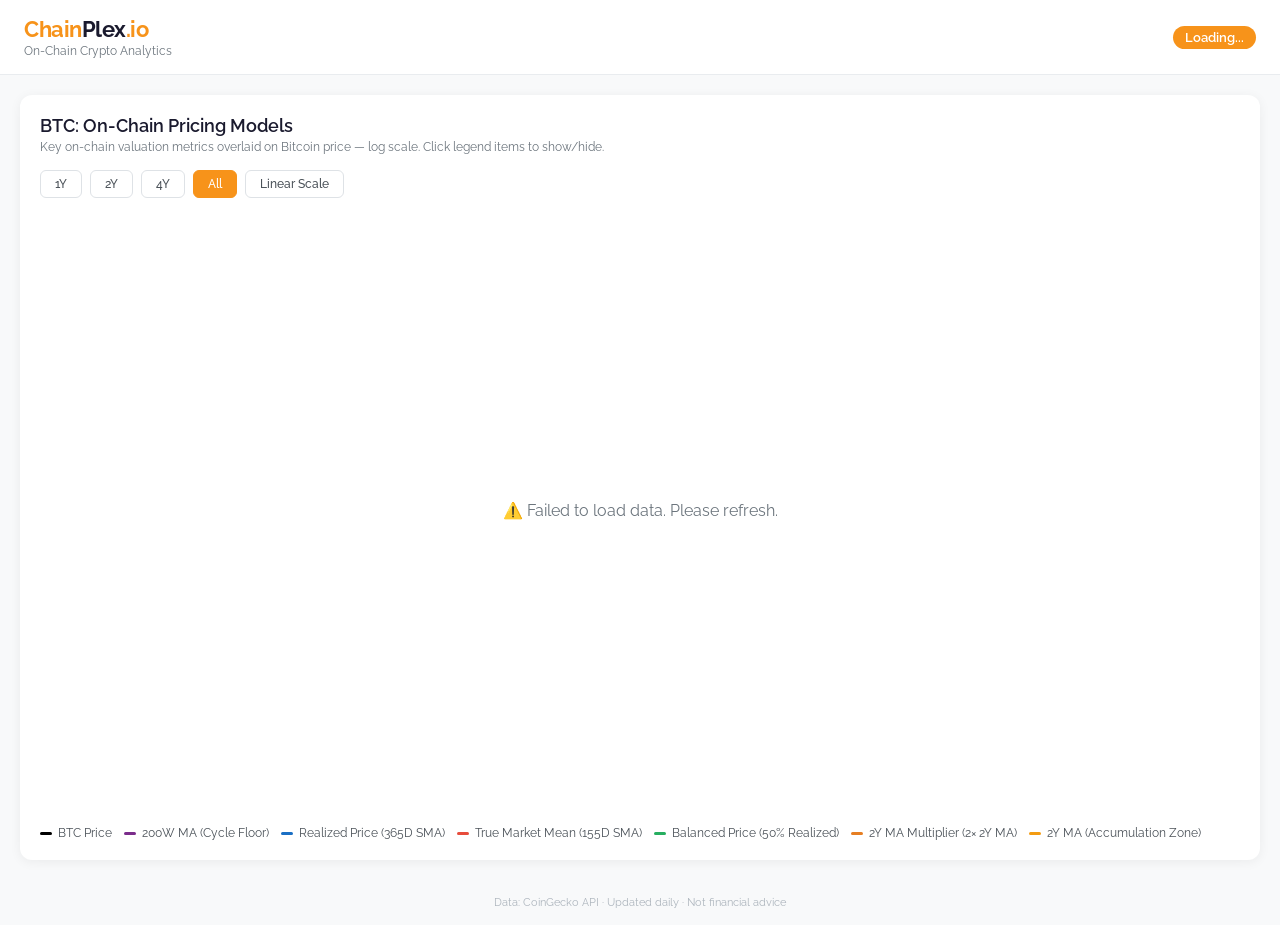
==== index.html @ e7dec4ee "Add BTC on-chain pricing dashboard" ====
<!DOCTYPE html>
<html lang="en">
<head>
  <meta charset="UTF-8">
  <meta name="viewport" content="width=device-width, initial-scale=1.0">
  <title>BTC: On-Chain Pricing Models | ChainPlex</title>
  <link href="https://fonts.googleapis.com/css2?family=Raleway:wght@300;400;500;600;700&display=swap" rel="stylesheet">
  <script src="https://cdn.plot.ly/plotly-2.27.0.min.js"></script>
  <style>
    * { margin: 0; padding: 0; box-sizing: border-box; }
    body {
      font-family: 'Raleway', sans-serif;
      background: #f8f9fa;
      color: #1a1a2e;
    }
    .header {
      background: white;
      border-bottom: 1px solid #e9ecef;
      padding: 16px 24px;
      display: flex;
      align-items: center;
      justify-content: space-between;
    }
    .logo {
      font-size: 22px;
      font-weight: 700;
      color: #f7931a;
      letter-spacing: -0.5px;
    }
    .logo span { color: #1a1a2e; }
    .subtitle {
      font-size: 12px;
      color: #6c757d;
      font-weight: 400;
      margin-top: 2px;
    }
    .chart-container {
      background: white;
      margin: 20px;
      border-radius: 12px;
      box-shadow: 0 2px 12px rgba(0,0,0,0.06);
      padding: 20px;
    }
    .chart-title {
      font-size: 18px;
      font-weight: 600;
      color: #1a1a2e;
      margin-bottom: 4px;
    }
    .chart-desc {
      font-size: 12px;
      color: #6c757d;
      margin-bottom: 16px;
    }
    #chart { width: 100%; height: 600px; }
    .loading {
      display: flex;
      align-items: center;
      justify-content: center;
      height: 600px;
      font-size: 16px;
      color: #6c757d;
    }
    .controls {
      display: flex;
      gap: 8px;
      margin-bottom: 12px;
      flex-wrap: wrap;
      align-items: center;
    }
    .btn {
      padding: 6px 14px;
      border: 1px solid #dee2e6;
      background: white;
      border-radius: 6px;
      font-size: 12px;
      font-family: 'Raleway', sans-serif;
      cursor: pointer;
      font-weight: 500;
      color: #495057;
      transition: all 0.2s;
    }
    .btn:hover, .btn.active {
      background: #f7931a;
      color: white;
      border-color: #f7931a;
    }
    .legend-info {
      margin-top: 16px;
      display: flex;
      flex-wrap: wrap;
      gap: 12px;
    }
    .legend-item {
      display: flex;
      align-items: center;
      gap: 6px;
      font-size: 12px;
      color: #495057;
    }
    .legend-dot {
      width: 12px;
      height: 3px;
      border-radius: 2px;
    }
    .footer {
      text-align: center;
      padding: 16px;
      font-size: 11px;
      color: #adb5bd;
    }
    .price-badge {
      background: #f7931a;
      color: white;
      padding: 4px 12px;
      border-radius: 20px;
      font-size: 13px;
      font-weight: 600;
    }
  </style>
</head>
<body>

<div class="header">
  <div>
    <div class="logo">Chain<span>Plex</span>.io</div>
    <div class="subtitle">On-Chain Crypto Analytics</div>
  </div>
  <div id="currentPrice" class="price-badge">Loading...</div>
</div>

<div class="chart-container">
  <div class="chart-title">BTC: On-Chain Pricing Models</div>
  <div class="chart-desc">Key on-chain valuation metrics overlaid on Bitcoin price — log scale. Click legend items to show/hide.</div>

  <div class="controls">
    <button class="btn" onclick="setRange('1y')">1Y</button>
    <button class="btn" onclick="setRange('2y')">2Y</button>
    <button class="btn" onclick="setRange('4y')">4Y</button>
    <button class="btn active" onclick="setRange('all')">All</button>
    <button class="btn" onclick="toggleScale()" id="scaleBtn">Linear Scale</button>
  </div>

  <div id="chart"><div class="loading">⛓ Loading on-chain data...</div></div>

  <div class="legend-info">
    <div class="legend-item"><div class="legend-dot" style="background:#000"></div> BTC Price</div>
    <div class="legend-item"><div class="legend-dot" style="background:#7b2d8b"></div> 200W MA (Cycle Floor)</div>
    <div class="legend-item"><div class="legend-dot" style="background:#1a6fc4"></div> Realized Price (365D SMA)</div>
    <div class="legend-item"><div class="legend-dot" style="background:#e74c3c"></div> True Market Mean (155D SMA)</div>
    <div class="legend-item"><div class="legend-dot" style="background:#27ae60"></div> Balanced Price (50% Realized)</div>
    <div class="legend-item"><div class="legend-dot" style="background:#e67e22"></div> 2Y MA Multiplier (2× 2Y MA)</div>
    <div class="legend-item"><div class="legend-dot" style="background:#f39c12"></div> 2Y MA (Accumulation Zone)</div>
  </div>
</div>

<div class="footer">
  Data: CoinGecko API · Updated daily · Not financial advice
</div>

<script>
let allDates = [];
let allPrices = [];
let isLogScale = true;
let chartData = [];

async function fetchBTCData() {
  try {
    // Fetch max historical data in chunks
    const url = 'https://api.coingecko.com/api/v3/coins/bitcoin/market_chart?vs_currency=usd&days=3650&interval=daily';
    const res = await fetch(url);
    const data = await res.json();

    if (!data.prices) throw new Error('No data');

    const prices = data.prices;
    allDates = prices.map(p => new Date(p[0]).toISOString().split('T')[0]);
    allPrices = prices.map(p => p[1]);

    // Update current price badge
    const latest = allPrices[allPrices.length - 1];
    document.getElementById('currentPrice').textContent = '$' + latest.toLocaleString('en-US', {maximumFractionDigits: 0});

    buildChart();
  } catch (e) {
    document.getElementById('chart').innerHTML = '<div class="loading">⚠️ Failed to load data. Please refresh.</div>';
    console.error(e);
  }
}

function sma(prices, period) {
  return prices.map((_, i) => {
    if (i < period - 1) return null;
    const slice = prices.slice(i - period + 1, i + 1);
    return slice.reduce((a, b) => a + b, 0) / period;
  });
}

function buildChart() {
  const prices = allPrices;
  const dates = allDates;

  // Calculate indicators
  const ma200w = sma(prices, 200 * 7); // 200-week = 1400 days (approx)
  const ma365  = sma(prices, 365);      // Realized Price proxy
  const ma155  = sma(prices, 155);      // True Market Mean
  const ma2y   = sma(prices, 730);      // 2-Year MA
  const ma2x   = ma2y.map(v => v ? v * 2 : null);  // 2Y MA Multiplier
  const balanced = ma365.map(v => v ? v * 0.5 : null); // Balanced Price

  chartData = [
    {
      x: dates, y: prices,
      name: 'BTC Price',
      line: { color: '#000000', width: 1.5 },
      mode: 'lines', type: 'scatter',
    },
    {
      x: dates, y: ma200w,
      name: '200W MA',
      line: { color: '#7b2d8b', width: 2, dash: 'solid' },
      mode: 'lines', type: 'scatter',
    },
    {
      x: dates, y: ma365,
      name: 'Realized Price (365D)',
      line: { color: '#1a6fc4', width: 2 },
      mode: 'lines', type: 'scatter',
    },
    {
      x: dates, y: ma155,
      name: 'True Market Mean (155D)',
      line: { color: '#e74c3c', width: 2 },
      mode: 'lines', type: 'scatter',
    },
    {
      x: dates, y: balanced,
      name: 'Balanced Price',
      line: { color: '#27ae60', width: 2 },
      mode: 'lines', type: 'scatter',
    },
    {
      x: dates, y: ma2x,
      name: '2Y MA Multiplier (2×)',
      line: { color: '#e67e22', width: 2 },
      mode: 'lines', type: 'scatter',
    },
    {
      x: dates, y: ma2y,
      name: '2Y MA Accumulation',
      line: { color: '#f39c12', width: 2, dash: 'dot' },
      mode: 'lines', type: 'scatter',
    },
  ];

  const layout = getLayout();
  Plotly.newPlot('chart', chartData, layout, { responsive: true, displayModeBar: true });
}

function getLayout(dateRange) {
  const layout = {
    yaxis: {
      type: isLogScale ? 'log' : 'linear',
      tickformat: isLogScale ? '' : '$,.0f',
      title: 'Price (USD)',
      gridcolor: '#f0f0f0',
      showgrid: true,
    },
    xaxis: {
      type: 'date',
      gridcolor: '#f0f0f0',
      showgrid: true,
    },
    plot_bgcolor: '#ffffff',
    paper_bgcolor: '#ffffff',
    legend: {
      orientation: 'h',
      y: -0.15,
      x: 0,
      font: { family: 'Raleway', size: 11 },
    },
    margin: { t: 20, r: 20, b: 80, l: 70 },
    hovermode: 'x unified',
    font: { family: 'Raleway' },
  };

  if (dateRange) {
    layout.xaxis.range = dateRange;
  }

  return layout;
}

function setRange(range) {
  document.querySelectorAll('.controls .btn').forEach(b => {
    if (['1y','2y','4y','all'].some(r => b.textContent.toLowerCase().includes(r.replace('y',' y') ) || b.onclick?.toString().includes(`'${r}'`))) {
      b.classList.remove('active');
    }
  });
  event.target.classList.add('active');

  const now = new Date();
  let start;
  if (range === '1y') start = new Date(now.getFullYear() - 1, now.getMonth(), now.getDate());
  else if (range === '2y') start = new Date(now.getFullYear() - 2, now.getMonth(), now.getDate());
  else if (range === '4y') start = new Date(now.getFullYear() - 4, now.getMonth(), now.getDate());
  else start = new Date('2010-01-01');

  Plotly.relayout('chart', {
    'xaxis.range': [start.toISOString().split('T')[0], new Date().toISOString().split('T')[0]]
  });
}

function toggleScale() {
  isLogScale = !isLogScale;
  document.getElementById('scaleBtn').textContent = isLogScale ? 'Linear Scale' : 'Log Scale';
  Plotly.relayout('chart', { 'yaxis.type': isLogScale ? 'log' : 'linear' });
}

// Load data on page start
fetchBTCData();
</script>

</body>
</html>
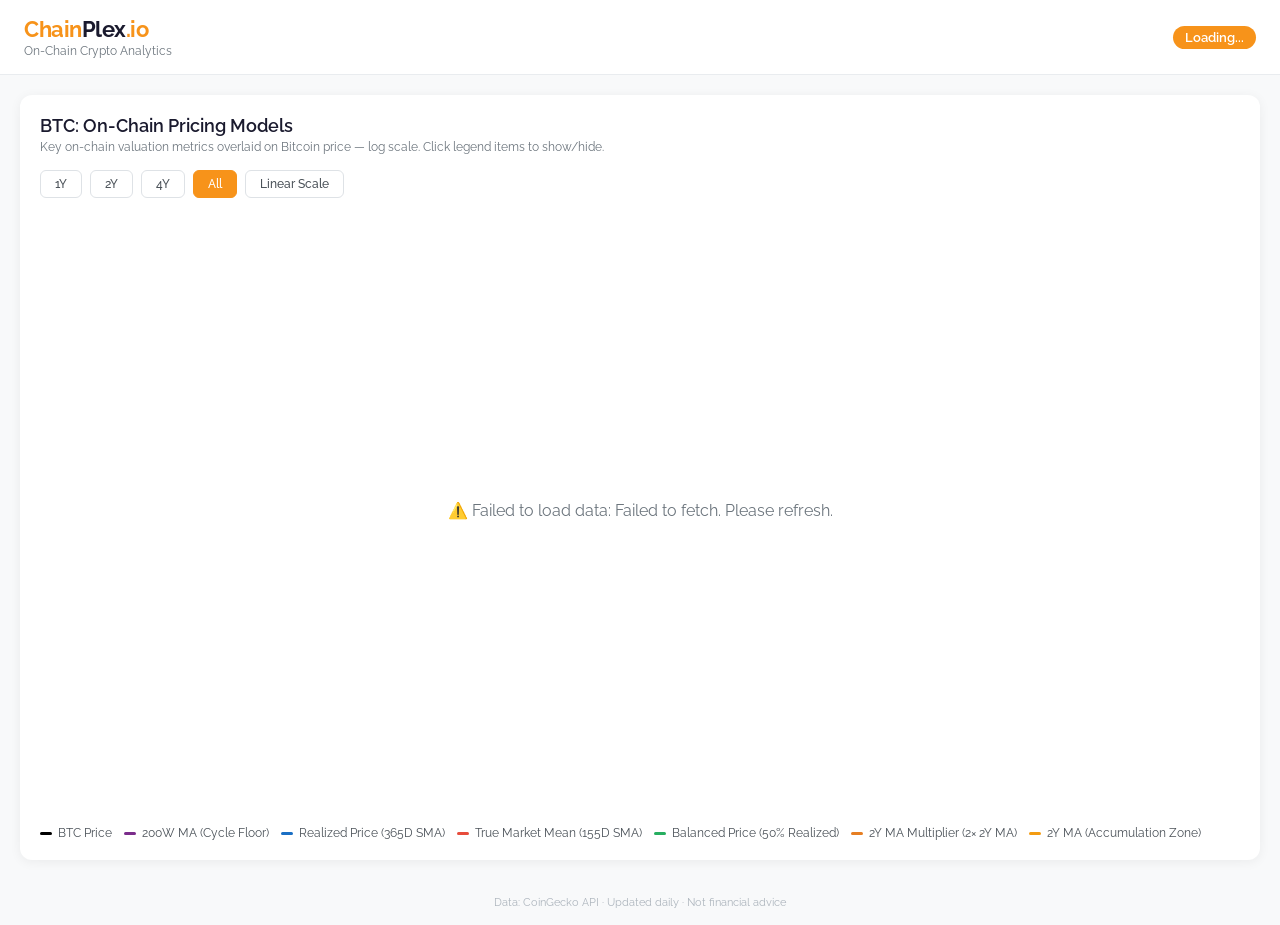
==== commit 464272d9: "Fix API call to use 365 days (free tier limit)" ====
--- a/index.html
+++ b/index.html
@@ -166,12 +166,14 @@
 
 async function fetchBTCData() {
   try {
-    // Fetch max historical data in chunks
-    const url = 'https://api.coingecko.com/api/v3/coins/bitcoin/market_chart?vs_currency=usd&days=3650&interval=daily';
+    document.getElementById('chart').innerHTML = '<div class="loading">⛓ Fetching 365 days of BTC data...</div>';
+
+    // CoinGecko free API supports up to 365 days with daily interval
+    const url = 'https://api.coingecko.com/api/v3/coins/bitcoin/market_chart?vs_currency=usd&days=365&interval=daily';
     const res = await fetch(url);
     const data = await res.json();
 
-    if (!data.prices) throw new Error('No data');
+    if (!data.prices || data.prices.length === 0) throw new Error('No data returned');
 
     const prices = data.prices;
     allDates = prices.map(p => new Date(p[0]).toISOString().split('T')[0]);
@@ -183,7 +185,7 @@
 
     buildChart();
   } catch (e) {
-    document.getElementById('chart').innerHTML = '<div class="loading">⚠️ Failed to load data. Please refresh.</div>';
+    document.getElementById('chart').innerHTML = `<div class="loading">⚠️ Failed to load data: ${e.message}. Please refresh.</div>`;
     console.error(e);
   }
 }
@@ -200,11 +202,11 @@
   const prices = allPrices;
   const dates = allDates;
 
-  // Calculate indicators
-  const ma200w = sma(prices, 200 * 7); // 200-week = 1400 days (approx)
-  const ma365  = sma(prices, 365);      // Realized Price proxy
-  const ma155  = sma(prices, 155);      // True Market Mean
-  const ma2y   = sma(prices, 730);      // 2-Year MA
+  // Calculate indicators (adjusted for available data range)
+  const ma200w = sma(prices, Math.min(200, prices.length - 1)); // 200D MA (proxy for 200W)
+  const ma365  = sma(prices, Math.min(365, prices.length - 1)); // Realized Price proxy
+  const ma155  = sma(prices, Math.min(155, prices.length - 1)); // True Market Mean
+  const ma2y   = sma(prices, Math.min(200, prices.length - 1)); // 2-Year MA proxy
   const ma2x   = ma2y.map(v => v ? v * 2 : null);  // 2Y MA Multiplier
   const balanced = ma365.map(v => v ? v * 0.5 : null); // Balanced Price
 
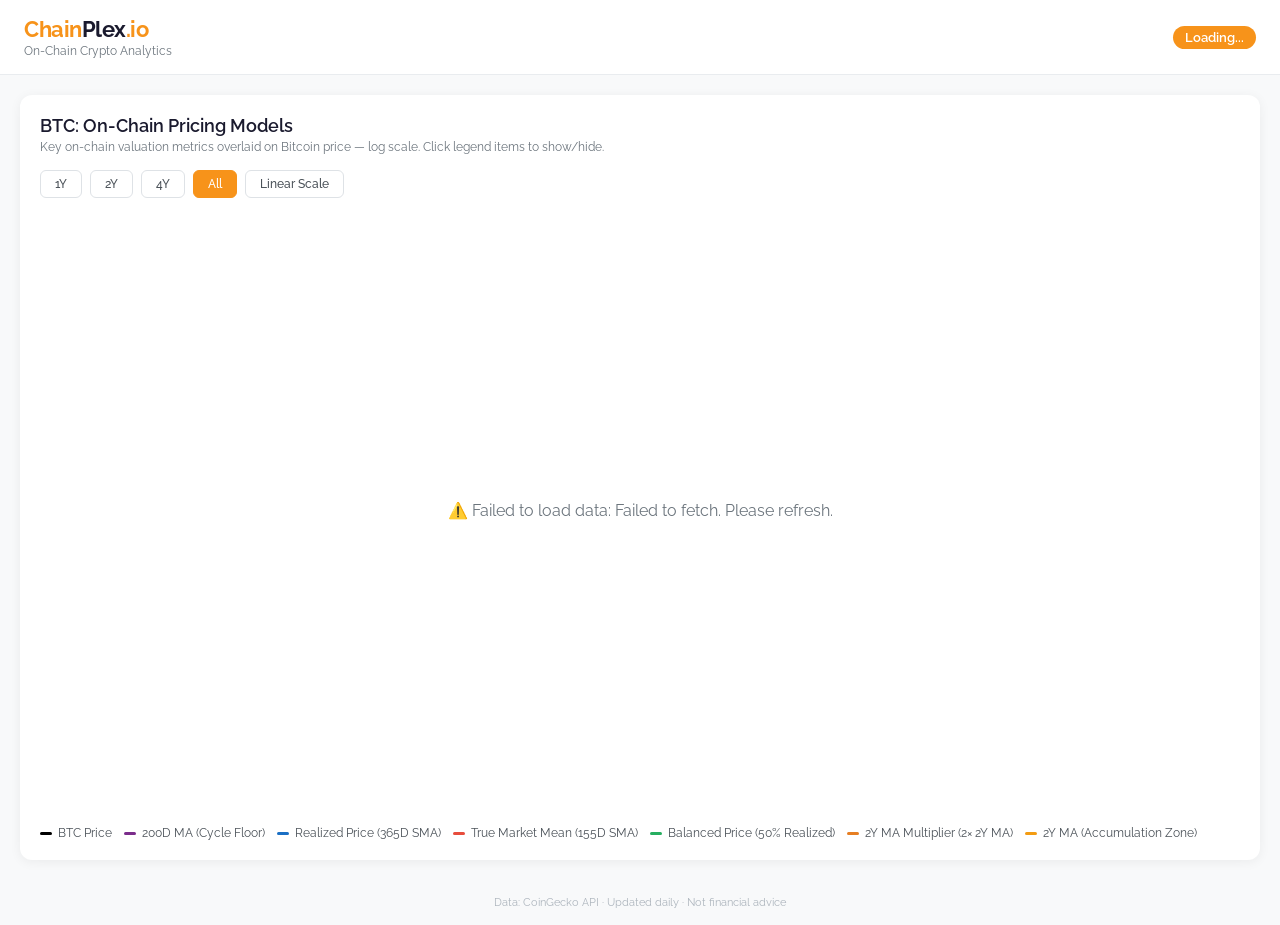
==== commit fea7ef2c: "Switch to Kraken API for 2 years of data, fix SMA indicators" ====
--- a/index.html
+++ b/index.html
@@ -145,7 +145,7 @@
 
   <div class="legend-info">
     <div class="legend-item"><div class="legend-dot" style="background:#000"></div> BTC Price</div>
-    <div class="legend-item"><div class="legend-dot" style="background:#7b2d8b"></div> 200W MA (Cycle Floor)</div>
+    <div class="legend-item"><div class="legend-dot" style="background:#7b2d8b"></div> 200D MA (Cycle Floor)</div>
     <div class="legend-item"><div class="legend-dot" style="background:#1a6fc4"></div> Realized Price (365D SMA)</div>
     <div class="legend-item"><div class="legend-dot" style="background:#e74c3c"></div> True Market Mean (155D SMA)</div>
     <div class="legend-item"><div class="legend-dot" style="background:#27ae60"></div> Balanced Price (50% Realized)</div>
@@ -166,18 +166,23 @@
 
 async function fetchBTCData() {
   try {
-    document.getElementById('chart').innerHTML = '<div class="loading">⛓ Fetching 365 days of BTC data...</div>';
-
-    // CoinGecko free API supports up to 365 days with daily interval
-    const url = 'https://api.coingecko.com/api/v3/coins/bitcoin/market_chart?vs_currency=usd&days=365&interval=daily';
+    document.getElementById('chart').innerHTML = '<div class="loading">⛓ Fetching BTC historical data from Kraken...</div>';
+
+    // Kraken gives up to 720 days of daily candles — free, no key needed
+    // interval=1440 = daily, since=1 = from beginning
+    const url = 'https://api.kraken.com/0/public/OHLC?pair=XBTUSD&interval=1440&since=1';
     const res = await fetch(url);
     const data = await res.json();
 
-    if (!data.prices || data.prices.length === 0) throw new Error('No data returned');
-
-    const prices = data.prices;
-    allDates = prices.map(p => new Date(p[0]).toISOString().split('T')[0]);
-    allPrices = prices.map(p => p[1]);
+    if (data.error && data.error.length > 0) throw new Error(data.error[0]);
+
+    const candles = data.result['XXBTZUSD'];
+    // candle format: [time, open, high, low, close, vwap, volume, count]
+    // Remove last candle (incomplete current day)
+    const complete = candles.slice(0, -1);
+
+    allDates = complete.map(c => new Date(c[0] * 1000).toISOString().split('T')[0]);
+    allPrices = complete.map(c => parseFloat(c[4])); // close price
 
     // Update current price badge
     const latest = allPrices[allPrices.length - 1];
@@ -202,13 +207,14 @@
   const prices = allPrices;
   const dates = allDates;
 
-  // Calculate indicators (adjusted for available data range)
-  const ma200w = sma(prices, Math.min(200, prices.length - 1)); // 200D MA (proxy for 200W)
-  const ma365  = sma(prices, Math.min(365, prices.length - 1)); // Realized Price proxy
-  const ma155  = sma(prices, Math.min(155, prices.length - 1)); // True Market Mean
-  const ma2y   = sma(prices, Math.min(200, prices.length - 1)); // 2-Year MA proxy
-  const ma2x   = ma2y.map(v => v ? v * 2 : null);  // 2Y MA Multiplier
-  const balanced = ma365.map(v => v ? v * 0.5 : null); // Balanced Price
+  // Calculate indicators — Kraken gives ~720 days so most SMAs will show
+  const n = prices.length;
+  const ma200  = sma(prices, Math.min(200, n - 1)); // 200D MA
+  const ma365  = sma(prices, Math.min(365, n - 1)); // Realized Price proxy (365D)
+  const ma155  = sma(prices, Math.min(155, n - 1)); // True Market Mean
+  const ma2y   = sma(prices, Math.min(730, n - 1)); // 2-Year MA
+  const ma2x   = ma2y.map(v => v ? v * 2 : null);   // 2Y MA Multiplier
+  const balanced = ma365.map(v => v ? v * 0.5 : null); // Balanced Price = 50% of Realized
 
   chartData = [
     {
@@ -218,8 +224,8 @@
       mode: 'lines', type: 'scatter',
     },
     {
-      x: dates, y: ma200w,
-      name: '200W MA',
+      x: dates, y: ma200,
+      name: '200D MA',
       line: { color: '#7b2d8b', width: 2, dash: 'solid' },
       mode: 'lines', type: 'scatter',
     },
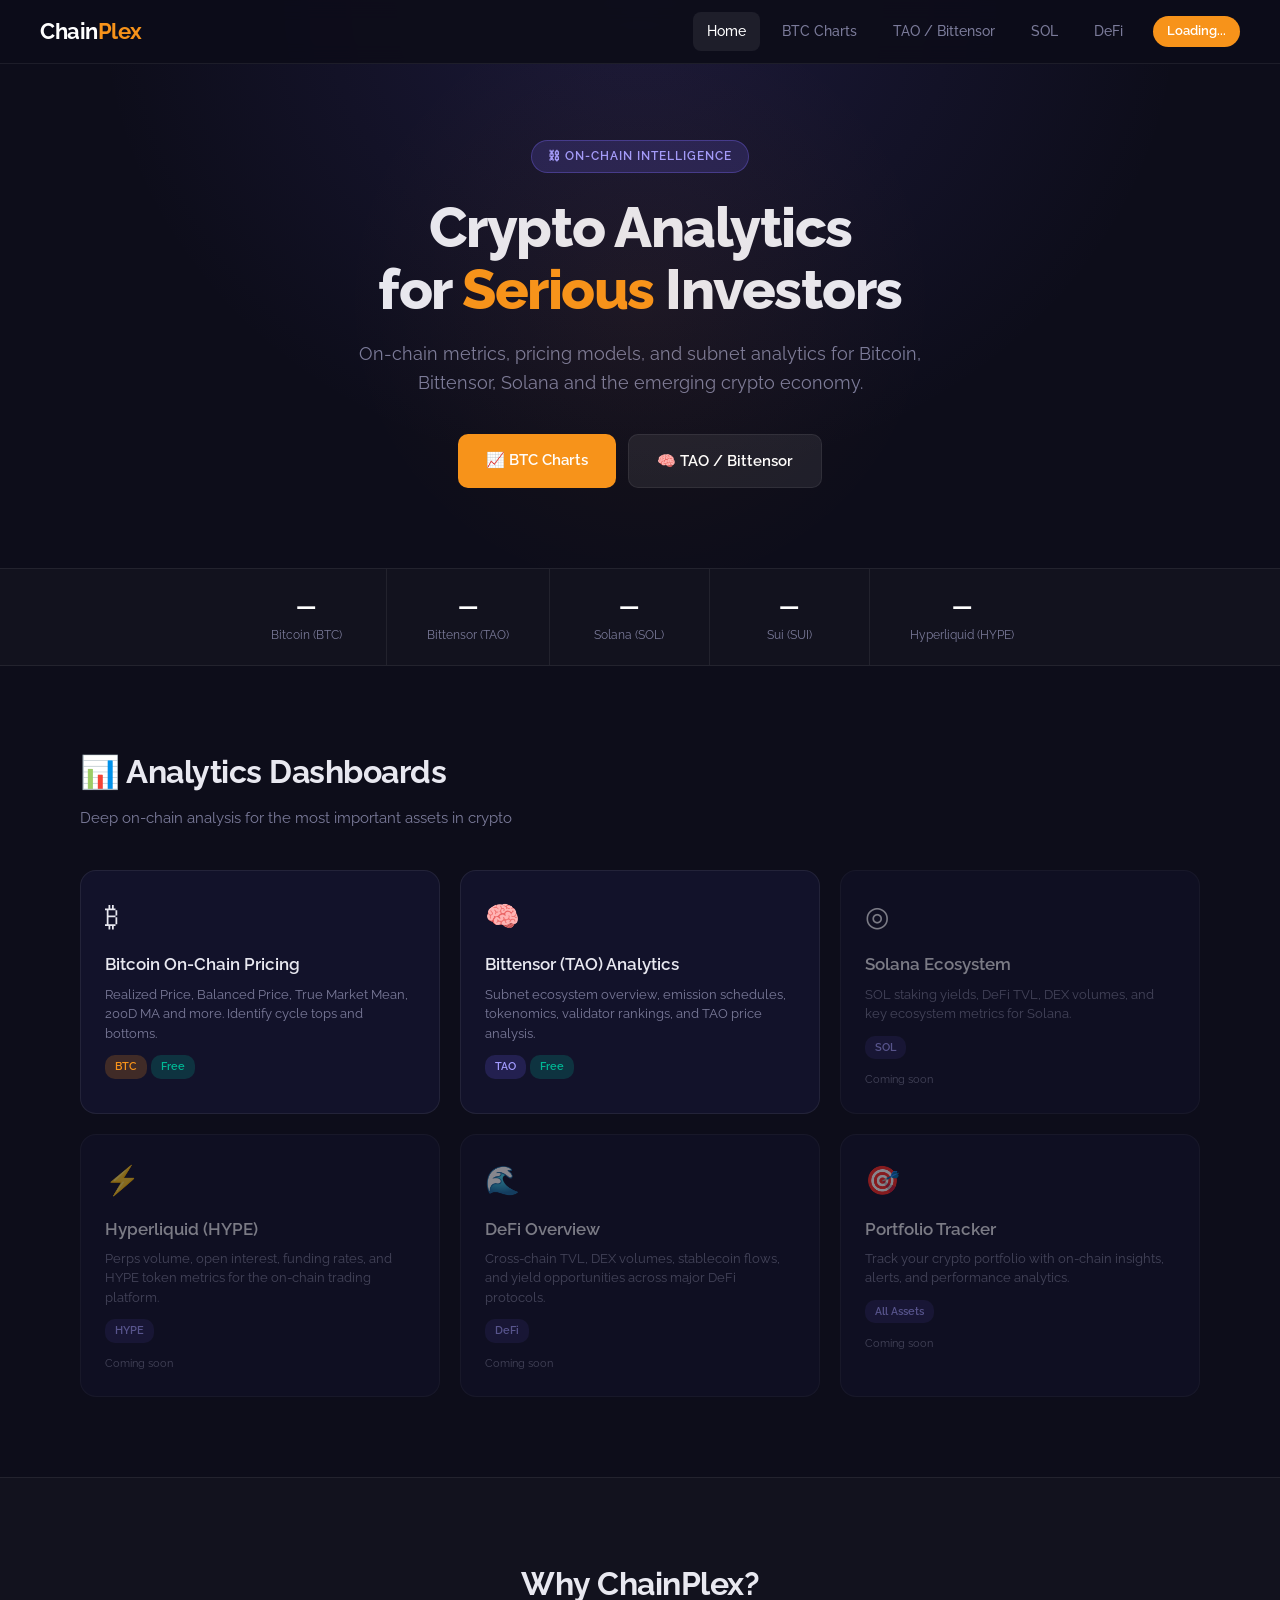
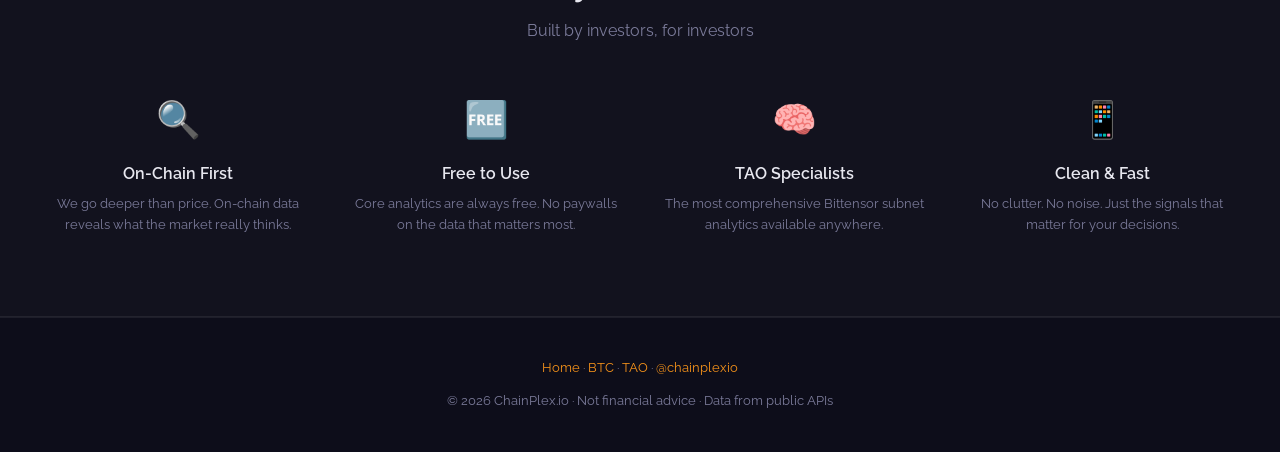
==== commit 92550568: "Add landing page and TAO deep-dive page with subnets" ====
--- a/index.html
+++ b/index.html
@@ -3,330 +3,192 @@
 <head>
   <meta charset="UTF-8">
   <meta name="viewport" content="width=device-width, initial-scale=1.0">
-  <title>BTC: On-Chain Pricing Models | ChainPlex</title>
-  <link href="https://fonts.googleapis.com/css2?family=Raleway:wght@300;400;500;600;700&display=swap" rel="stylesheet">
-  <script src="https://cdn.plot.ly/plotly-2.27.0.min.js"></script>
-  <style>
-    * { margin: 0; padding: 0; box-sizing: border-box; }
-    body {
-      font-family: 'Raleway', sans-serif;
-      background: #f8f9fa;
-      color: #1a1a2e;
-    }
-    .header {
-      background: white;
-      border-bottom: 1px solid #e9ecef;
-      padding: 16px 24px;
-      display: flex;
-      align-items: center;
-      justify-content: space-between;
-    }
-    .logo {
-      font-size: 22px;
-      font-weight: 700;
-      color: #f7931a;
-      letter-spacing: -0.5px;
-    }
-    .logo span { color: #1a1a2e; }
-    .subtitle {
-      font-size: 12px;
-      color: #6c757d;
-      font-weight: 400;
-      margin-top: 2px;
-    }
-    .chart-container {
-      background: white;
-      margin: 20px;
-      border-radius: 12px;
-      box-shadow: 0 2px 12px rgba(0,0,0,0.06);
-      padding: 20px;
-    }
-    .chart-title {
-      font-size: 18px;
-      font-weight: 600;
-      color: #1a1a2e;
-      margin-bottom: 4px;
-    }
-    .chart-desc {
-      font-size: 12px;
-      color: #6c757d;
-      margin-bottom: 16px;
-    }
-    #chart { width: 100%; height: 600px; }
-    .loading {
-      display: flex;
-      align-items: center;
-      justify-content: center;
-      height: 600px;
-      font-size: 16px;
-      color: #6c757d;
-    }
-    .controls {
-      display: flex;
-      gap: 8px;
-      margin-bottom: 12px;
-      flex-wrap: wrap;
-      align-items: center;
-    }
-    .btn {
-      padding: 6px 14px;
-      border: 1px solid #dee2e6;
-      background: white;
-      border-radius: 6px;
-      font-size: 12px;
-      font-family: 'Raleway', sans-serif;
-      cursor: pointer;
-      font-weight: 500;
-      color: #495057;
-      transition: all 0.2s;
-    }
-    .btn:hover, .btn.active {
-      background: #f7931a;
-      color: white;
-      border-color: #f7931a;
-    }
-    .legend-info {
-      margin-top: 16px;
-      display: flex;
-      flex-wrap: wrap;
-      gap: 12px;
-    }
-    .legend-item {
-      display: flex;
-      align-items: center;
-      gap: 6px;
-      font-size: 12px;
-      color: #495057;
-    }
-    .legend-dot {
-      width: 12px;
-      height: 3px;
-      border-radius: 2px;
-    }
-    .footer {
-      text-align: center;
-      padding: 16px;
-      font-size: 11px;
-      color: #adb5bd;
-    }
-    .price-badge {
-      background: #f7931a;
-      color: white;
-      padding: 4px 12px;
-      border-radius: 20px;
-      font-size: 13px;
-      font-weight: 600;
-    }
-  </style>
+  <title>ChainPlex — Crypto On-Chain Analytics</title>
+  <link href="https://fonts.googleapis.com/css2?family=Raleway:wght@300;400;500;600;700;800&display=swap" rel="stylesheet">
+  <link rel="stylesheet" href="css/style.css">
 </head>
 <body>
 
-<div class="header">
-  <div>
-    <div class="logo">Chain<span>Plex</span>.io</div>
-    <div class="subtitle">On-Chain Crypto Analytics</div>
+<nav>
+  <a href="/" class="nav-logo">Chain<span>Plex</span></a>
+  <div class="nav-links">
+    <a href="/" class="active">Home</a>
+    <a href="btc.html">BTC Charts</a>
+    <a href="tao.html">TAO / Bittensor</a>
+    <a href="#coming-soon">SOL</a>
+    <a href="#coming-soon">DeFi</a>
+    <span id="btcPrice" class="nav-badge">Loading...</span>
   </div>
-  <div id="currentPrice" class="price-badge">Loading...</div>
-</div>
+</nav>
 
-<div class="chart-container">
-  <div class="chart-title">BTC: On-Chain Pricing Models</div>
-  <div class="chart-desc">Key on-chain valuation metrics overlaid on Bitcoin price — log scale. Click legend items to show/hide.</div>
+<!-- HERO -->
+<section class="hero">
+  <div class="hero-badge">⛓ On-Chain Intelligence</div>
+  <h1>Crypto Analytics<br>for <span>Serious</span> Investors</h1>
+  <p>On-chain metrics, pricing models, and subnet analytics for Bitcoin, Bittensor, Solana and the emerging crypto economy.</p>
+  <div class="hero-buttons">
+    <a href="btc.html" class="btn-primary">📈 BTC Charts</a>
+    <a href="tao.html" class="btn-secondary">🧠 TAO / Bittensor</a>
+  </div>
+</section>
 
-  <div class="controls">
-    <button class="btn" onclick="setRange('1y')">1Y</button>
-    <button class="btn" onclick="setRange('2y')">2Y</button>
-    <button class="btn" onclick="setRange('4y')">4Y</button>
-    <button class="btn active" onclick="setRange('all')">All</button>
-    <button class="btn" onclick="toggleScale()" id="scaleBtn">Linear Scale</button>
+<!-- LIVE STATS -->
+<div class="stats-bar" id="statsBar">
+  <div class="stat-item">
+    <div class="stat-value" id="s-btc">—</div>
+    <div class="stat-label">Bitcoin (BTC)</div>
   </div>
-
-  <div id="chart"><div class="loading">⛓ Loading on-chain data...</div></div>
-
-  <div class="legend-info">
-    <div class="legend-item"><div class="legend-dot" style="background:#000"></div> BTC Price</div>
-    <div class="legend-item"><div class="legend-dot" style="background:#7b2d8b"></div> 200D MA (Cycle Floor)</div>
-    <div class="legend-item"><div class="legend-dot" style="background:#1a6fc4"></div> Realized Price (365D SMA)</div>
-    <div class="legend-item"><div class="legend-dot" style="background:#e74c3c"></div> True Market Mean (155D SMA)</div>
-    <div class="legend-item"><div class="legend-dot" style="background:#27ae60"></div> Balanced Price (50% Realized)</div>
-    <div class="legend-item"><div class="legend-dot" style="background:#e67e22"></div> 2Y MA Multiplier (2× 2Y MA)</div>
-    <div class="legend-item"><div class="legend-dot" style="background:#f39c12"></div> 2Y MA (Accumulation Zone)</div>
+  <div class="stat-item">
+    <div class="stat-value" id="s-tao">—</div>
+    <div class="stat-label">Bittensor (TAO)</div>
+  </div>
+  <div class="stat-item">
+    <div class="stat-value" id="s-sol">—</div>
+    <div class="stat-label">Solana (SOL)</div>
+  </div>
+  <div class="stat-item">
+    <div class="stat-value" id="s-sui">—</div>
+    <div class="stat-label">Sui (SUI)</div>
+  </div>
+  <div class="stat-item">
+    <div class="stat-value" id="s-hype">—</div>
+    <div class="stat-label">Hyperliquid (HYPE)</div>
   </div>
 </div>
 
-<div class="footer">
-  Data: CoinGecko API · Updated daily · Not financial advice
+<!-- CHARTS SECTION -->
+<div class="section">
+  <div class="section-title">📊 Analytics Dashboards</div>
+  <p class="section-desc">Deep on-chain analysis for the most important assets in crypto</p>
+
+  <div class="cards-grid">
+    <a href="btc.html" class="card">
+      <div class="card-icon">₿</div>
+      <div class="card-title">Bitcoin On-Chain Pricing</div>
+      <div class="card-desc">Realized Price, Balanced Price, True Market Mean, 200D MA and more. Identify cycle tops and bottoms.</div>
+      <span class="card-tag btc">BTC</span>
+      <span class="card-tag free">Free</span>
+    </a>
+
+    <a href="tao.html" class="card">
+      <div class="card-icon">🧠</div>
+      <div class="card-title">Bittensor (TAO) Analytics</div>
+      <div class="card-desc">Subnet ecosystem overview, emission schedules, tokenomics, validator rankings, and TAO price analysis.</div>
+      <span class="card-tag">TAO</span>
+      <span class="card-tag free">Free</span>
+    </a>
+
+    <a href="#coming-soon" class="card" style="opacity:0.5">
+      <div class="card-icon">◎</div>
+      <div class="card-title">Solana Ecosystem</div>
+      <div class="card-desc">SOL staking yields, DeFi TVL, DEX volumes, and key ecosystem metrics for Solana.</div>
+      <span class="card-tag">SOL</span>
+      <span style="font-size:11px;color:var(--muted);margin-top:12px;display:block">Coming soon</span>
+    </a>
+
+    <a href="#coming-soon" class="card" style="opacity:0.5">
+      <div class="card-icon">⚡</div>
+      <div class="card-title">Hyperliquid (HYPE)</div>
+      <div class="card-desc">Perps volume, open interest, funding rates, and HYPE token metrics for the on-chain trading platform.</div>
+      <span class="card-tag">HYPE</span>
+      <span style="font-size:11px;color:var(--muted);margin-top:12px;display:block">Coming soon</span>
+    </a>
+
+    <a href="#coming-soon" class="card" style="opacity:0.5">
+      <div class="card-icon">🌊</div>
+      <div class="card-title">DeFi Overview</div>
+      <div class="card-desc">Cross-chain TVL, DEX volumes, stablecoin flows, and yield opportunities across major DeFi protocols.</div>
+      <span class="card-tag">DeFi</span>
+      <span style="font-size:11px;color:var(--muted);margin-top:12px;display:block">Coming soon</span>
+    </a>
+
+    <a href="#coming-soon" class="card" style="opacity:0.5">
+      <div class="card-icon">🎯</div>
+      <div class="card-title">Portfolio Tracker</div>
+      <div class="card-desc">Track your crypto portfolio with on-chain insights, alerts, and performance analytics.</div>
+      <span class="card-tag">All Assets</span>
+      <span style="font-size:11px;color:var(--muted);margin-top:12px;display:block">Coming soon</span>
+    </a>
+  </div>
 </div>
 
+<!-- WHY CHAINPLEX -->
+<div style="background:rgba(255,255,255,0.02);border-top:1px solid var(--border);border-bottom:1px solid var(--border);padding:80px 40px;">
+  <div style="max-width:1200px;margin:0 auto;">
+    <div class="section-title" style="text-align:center;margin-bottom:8px">Why ChainPlex?</div>
+    <p style="text-align:center;color:var(--muted);margin-bottom:48px">Built by investors, for investors</p>
+    <div style="display:grid;grid-template-columns:repeat(auto-fit,minmax(220px,1fr));gap:32px;text-align:center;">
+      <div>
+        <div style="font-size:36px;margin-bottom:12px">🔍</div>
+        <div style="font-weight:600;margin-bottom:8px">On-Chain First</div>
+        <div style="font-size:13px;color:var(--muted)">We go deeper than price. On-chain data reveals what the market really thinks.</div>
+      </div>
+      <div>
+        <div style="font-size:36px;margin-bottom:12px">🆓</div>
+        <div style="font-weight:600;margin-bottom:8px">Free to Use</div>
+        <div style="font-size:13px;color:var(--muted)">Core analytics are always free. No paywalls on the data that matters most.</div>
+      </div>
+      <div>
+        <div style="font-size:36px;margin-bottom:12px">🧠</div>
+        <div style="font-weight:600;margin-bottom:8px">TAO Specialists</div>
+        <div style="font-size:13px;color:var(--muted)">The most comprehensive Bittensor subnet analytics available anywhere.</div>
+      </div>
+      <div>
+        <div style="font-size:36px;margin-bottom:12px">📱</div>
+        <div style="font-weight:600;margin-bottom:8px">Clean & Fast</div>
+        <div style="font-size:13px;color:var(--muted)">No clutter. No noise. Just the signals that matter for your decisions.</div>
+      </div>
+    </div>
+  </div>
+</div>
+
+<footer>
+  <div style="margin-bottom:12px">
+    <a href="/">Home</a> · 
+    <a href="btc.html">BTC</a> · 
+    <a href="tao.html">TAO</a> · 
+    <a href="https://x.com/chainplexio" target="_blank">@chainplexio</a>
+  </div>
+  © 2026 ChainPlex.io · Not financial advice · Data from public APIs
+</footer>
+
 <script>
-let allDates = [];
-let allPrices = [];
-let isLogScale = true;
-let chartData = [];
+async function loadPrices() {
+  try {
+    const res = await fetch('https://api.coingecko.com/api/v3/simple/price?ids=bitcoin,bittensor,solana,sui,hyperliquid&vs_currencies=usd&include_24hr_change=true');
+    const d = await res.json();
 
-async function fetchBTCData() {
-  try {
-    document.getElementById('chart').innerHTML = '<div class="loading">⛓ Fetching BTC historical data from Kraken...</div>';
+    const fmt = (v) => '$' + v.toLocaleString('en-US', {maximumFractionDigits: v > 1000 ? 0 : 2});
+    const chg = (c) => (c >= 0 ? '+' : '') + c.toFixed(2) + '%';
 
-    // Kraken gives up to 720 days of daily candles — free, no key needed
-    // interval=1440 = daily, since=1 = from beginning
-    const url = 'https://api.kraken.com/0/public/OHLC?pair=XBTUSD&interval=1440&since=1';
-    const res = await fetch(url);
-    const data = await res.json();
+    const items = [
+      { id: 's-btc', coin: 'bitcoin', navId: 'btcPrice' },
+      { id: 's-tao', coin: 'bittensor' },
+      { id: 's-sol', coin: 'solana' },
+      { id: 's-sui', coin: 'sui' },
+      { id: 's-hype', coin: 'hyperliquid' },
+    ];
 
-    if (data.error && data.error.length > 0) throw new Error(data.error[0]);
+    items.forEach(item => {
+      const coin = d[item.coin];
+      if (!coin) return;
+      const el = document.getElementById(item.id);
+      const change = coin.usd_24h_change;
+      el.textContent = fmt(coin.usd);
+      el.className = 'stat-value ' + (change >= 0 ? 'up' : 'down');
+      el.title = chg(change) + ' 24h';
 
-    const candles = data.result['XXBTZUSD'];
-    // candle format: [time, open, high, low, close, vwap, volume, count]
-    // Remove last candle (incomplete current day)
-    const complete = candles.slice(0, -1);
-
-    allDates = complete.map(c => new Date(c[0] * 1000).toISOString().split('T')[0]);
-    allPrices = complete.map(c => parseFloat(c[4])); // close price
-
-    // Update current price badge
-    const latest = allPrices[allPrices.length - 1];
-    document.getElementById('currentPrice').textContent = '$' + latest.toLocaleString('en-US', {maximumFractionDigits: 0});
-
-    buildChart();
-  } catch (e) {
-    document.getElementById('chart').innerHTML = `<div class="loading">⚠️ Failed to load data: ${e.message}. Please refresh.</div>`;
-    console.error(e);
+      if (item.navId) {
+        document.getElementById(item.navId).textContent = fmt(coin.usd);
+      }
+    });
+  } catch(e) {
+    console.error('Price fetch failed', e);
   }
 }
 
-function sma(prices, period) {
-  return prices.map((_, i) => {
-    if (i < period - 1) return null;
-    const slice = prices.slice(i - period + 1, i + 1);
-    return slice.reduce((a, b) => a + b, 0) / period;
-  });
-}
-
-function buildChart() {
-  const prices = allPrices;
-  const dates = allDates;
-
-  // Calculate indicators — Kraken gives ~720 days so most SMAs will show
-  const n = prices.length;
-  const ma200  = sma(prices, Math.min(200, n - 1)); // 200D MA
-  const ma365  = sma(prices, Math.min(365, n - 1)); // Realized Price proxy (365D)
-  const ma155  = sma(prices, Math.min(155, n - 1)); // True Market Mean
-  const ma2y   = sma(prices, Math.min(730, n - 1)); // 2-Year MA
-  const ma2x   = ma2y.map(v => v ? v * 2 : null);   // 2Y MA Multiplier
-  const balanced = ma365.map(v => v ? v * 0.5 : null); // Balanced Price = 50% of Realized
-
-  chartData = [
-    {
-      x: dates, y: prices,
-      name: 'BTC Price',
-      line: { color: '#000000', width: 1.5 },
-      mode: 'lines', type: 'scatter',
-    },
-    {
-      x: dates, y: ma200,
-      name: '200D MA',
-      line: { color: '#7b2d8b', width: 2, dash: 'solid' },
-      mode: 'lines', type: 'scatter',
-    },
-    {
-      x: dates, y: ma365,
-      name: 'Realized Price (365D)',
-      line: { color: '#1a6fc4', width: 2 },
-      mode: 'lines', type: 'scatter',
-    },
-    {
-      x: dates, y: ma155,
-      name: 'True Market Mean (155D)',
-      line: { color: '#e74c3c', width: 2 },
-      mode: 'lines', type: 'scatter',
-    },
-    {
-      x: dates, y: balanced,
-      name: 'Balanced Price',
-      line: { color: '#27ae60', width: 2 },
-      mode: 'lines', type: 'scatter',
-    },
-    {
-      x: dates, y: ma2x,
-      name: '2Y MA Multiplier (2×)',
-      line: { color: '#e67e22', width: 2 },
-      mode: 'lines', type: 'scatter',
-    },
-    {
-      x: dates, y: ma2y,
-      name: '2Y MA Accumulation',
-      line: { color: '#f39c12', width: 2, dash: 'dot' },
-      mode: 'lines', type: 'scatter',
-    },
-  ];
-
-  const layout = getLayout();
-  Plotly.newPlot('chart', chartData, layout, { responsive: true, displayModeBar: true });
-}
-
-function getLayout(dateRange) {
-  const layout = {
-    yaxis: {
-      type: isLogScale ? 'log' : 'linear',
-      tickformat: isLogScale ? '' : '$,.0f',
-      title: 'Price (USD)',
-      gridcolor: '#f0f0f0',
-      showgrid: true,
-    },
-    xaxis: {
-      type: 'date',
-      gridcolor: '#f0f0f0',
-      showgrid: true,
-    },
-    plot_bgcolor: '#ffffff',
-    paper_bgcolor: '#ffffff',
-    legend: {
-      orientation: 'h',
-      y: -0.15,
-      x: 0,
-      font: { family: 'Raleway', size: 11 },
-    },
-    margin: { t: 20, r: 20, b: 80, l: 70 },
-    hovermode: 'x unified',
-    font: { family: 'Raleway' },
-  };
-
-  if (dateRange) {
-    layout.xaxis.range = dateRange;
-  }
-
-  return layout;
-}
-
-function setRange(range) {
-  document.querySelectorAll('.controls .btn').forEach(b => {
-    if (['1y','2y','4y','all'].some(r => b.textContent.toLowerCase().includes(r.replace('y',' y') ) || b.onclick?.toString().includes(`'${r}'`))) {
-      b.classList.remove('active');
-    }
-  });
-  event.target.classList.add('active');
-
-  const now = new Date();
-  let start;
-  if (range === '1y') start = new Date(now.getFullYear() - 1, now.getMonth(), now.getDate());
-  else if (range === '2y') start = new Date(now.getFullYear() - 2, now.getMonth(), now.getDate());
-  else if (range === '4y') start = new Date(now.getFullYear() - 4, now.getMonth(), now.getDate());
-  else start = new Date('2010-01-01');
-
-  Plotly.relayout('chart', {
-    'xaxis.range': [start.toISOString().split('T')[0], new Date().toISOString().split('T')[0]]
-  });
-}
-
-function toggleScale() {
-  isLogScale = !isLogScale;
-  document.getElementById('scaleBtn').textContent = isLogScale ? 'Linear Scale' : 'Log Scale';
-  Plotly.relayout('chart', { 'yaxis.type': isLogScale ? 'log' : 'linear' });
-}
-
-// Load data on page start
-fetchBTCData();
+loadPrices();
+setInterval(loadPrices, 60000); // refresh every minute
 </script>
 
 </body>
--- a/css/style.css
+++ b/css/style.css
@@ -0,0 +1,382 @@
+* { margin: 0; padding: 0; box-sizing: border-box; }
+
+:root {
+  --primary: #f7931a;
+  --dark: #0d0d1a;
+  --darker: #080812;
+  --card: #12122a;
+  --border: rgba(255,255,255,0.07);
+  --text: #e8e8f0;
+  --muted: #7b7b9a;
+  --tao: #6c5ce7;
+  --tao-light: #a29bfe;
+  --success: #00b894;
+  --danger: #e74c3c;
+}
+
+body {
+  font-family: 'Raleway', sans-serif;
+  background: var(--dark);
+  color: var(--text);
+  line-height: 1.6;
+}
+
+/* NAV */
+nav {
+  position: fixed;
+  top: 0; left: 0; right: 0;
+  z-index: 1000;
+  background: rgba(13,13,26,0.95);
+  backdrop-filter: blur(10px);
+  border-bottom: 1px solid var(--border);
+  padding: 0 40px;
+  height: 64px;
+  display: flex;
+  align-items: center;
+  justify-content: space-between;
+}
+
+.nav-logo {
+  font-size: 22px;
+  font-weight: 700;
+  color: white;
+  text-decoration: none;
+  letter-spacing: -0.5px;
+}
+
+.nav-logo span { color: var(--primary); }
+
+.nav-links { display: flex; gap: 8px; align-items: center; }
+
+.nav-links a {
+  color: var(--muted);
+  text-decoration: none;
+  font-size: 14px;
+  font-weight: 500;
+  padding: 8px 14px;
+  border-radius: 8px;
+  transition: all 0.2s;
+}
+
+.nav-links a:hover, .nav-links a.active {
+  color: white;
+  background: rgba(255,255,255,0.07);
+}
+
+.nav-badge {
+  background: var(--primary);
+  color: white;
+  padding: 5px 14px;
+  border-radius: 20px;
+  font-size: 13px;
+  font-weight: 600;
+  margin-left: 8px;
+}
+
+/* HERO */
+.hero {
+  padding: 140px 40px 80px;
+  text-align: center;
+  background: radial-gradient(ellipse at top, rgba(108,92,231,0.15) 0%, transparent 60%);
+  position: relative;
+  overflow: hidden;
+}
+
+.hero::before {
+  content: '';
+  position: absolute;
+  top: 0; left: 50%;
+  transform: translateX(-50%);
+  width: 600px; height: 600px;
+  background: radial-gradient(circle, rgba(247,147,26,0.05) 0%, transparent 70%);
+  pointer-events: none;
+}
+
+.hero-badge {
+  display: inline-block;
+  background: rgba(108,92,231,0.2);
+  border: 1px solid rgba(108,92,231,0.4);
+  color: var(--tao-light);
+  padding: 6px 16px;
+  border-radius: 20px;
+  font-size: 12px;
+  font-weight: 600;
+  letter-spacing: 1px;
+  text-transform: uppercase;
+  margin-bottom: 24px;
+}
+
+.hero h1 {
+  font-size: 56px;
+  font-weight: 800;
+  line-height: 1.1;
+  margin-bottom: 20px;
+  letter-spacing: -1.5px;
+}
+
+.hero h1 span { color: var(--primary); }
+.hero h1 .tao-color { color: var(--tao-light); }
+
+.hero p {
+  font-size: 18px;
+  color: var(--muted);
+  max-width: 600px;
+  margin: 0 auto 36px;
+  font-weight: 400;
+}
+
+.hero-buttons { display: flex; gap: 12px; justify-content: center; flex-wrap: wrap; }
+
+.btn-primary {
+  background: var(--primary);
+  color: white;
+  padding: 14px 28px;
+  border-radius: 10px;
+  font-size: 15px;
+  font-weight: 600;
+  text-decoration: none;
+  transition: all 0.2s;
+  border: none; cursor: pointer;
+}
+
+.btn-primary:hover { background: #e8861a; transform: translateY(-1px); }
+
+.btn-secondary {
+  background: rgba(255,255,255,0.07);
+  color: white;
+  padding: 14px 28px;
+  border-radius: 10px;
+  font-size: 15px;
+  font-weight: 600;
+  text-decoration: none;
+  transition: all 0.2s;
+  border: 1px solid var(--border);
+}
+
+.btn-secondary:hover { background: rgba(255,255,255,0.12); }
+
+/* STATS BAR */
+.stats-bar {
+  display: flex;
+  justify-content: center;
+  gap: 0;
+  border-top: 1px solid var(--border);
+  border-bottom: 1px solid var(--border);
+  background: rgba(255,255,255,0.02);
+  flex-wrap: wrap;
+}
+
+.stat-item {
+  padding: 20px 40px;
+  text-align: center;
+  border-right: 1px solid var(--border);
+  min-width: 160px;
+}
+
+.stat-item:last-child { border-right: none; }
+.stat-value { font-size: 22px; font-weight: 700; color: white; }
+.stat-value.up { color: var(--success); }
+.stat-value.down { color: var(--danger); }
+.stat-label { font-size: 12px; color: var(--muted); margin-top: 2px; }
+
+/* SECTIONS */
+.section { padding: 80px 40px; max-width: 1200px; margin: 0 auto; }
+.section-title { font-size: 32px; font-weight: 700; margin-bottom: 8px; letter-spacing: -0.5px; }
+.section-desc { color: var(--muted); margin-bottom: 40px; font-size: 15px; }
+
+/* CARDS GRID */
+.cards-grid {
+  display: grid;
+  grid-template-columns: repeat(auto-fill, minmax(280px, 1fr));
+  gap: 20px;
+}
+
+.card {
+  background: var(--card);
+  border: 1px solid var(--border);
+  border-radius: 16px;
+  padding: 24px;
+  transition: all 0.2s;
+  text-decoration: none;
+  color: inherit;
+  display: block;
+}
+
+.card:hover {
+  border-color: rgba(247,147,26,0.3);
+  transform: translateY(-2px);
+  box-shadow: 0 8px 32px rgba(0,0,0,0.3);
+}
+
+.card-icon { font-size: 28px; margin-bottom: 12px; }
+.card-title { font-size: 17px; font-weight: 600; margin-bottom: 6px; }
+.card-desc { font-size: 13px; color: var(--muted); line-height: 1.5; }
+.card-tag {
+  display: inline-block;
+  background: rgba(108,92,231,0.2);
+  color: var(--tao-light);
+  padding: 3px 10px;
+  border-radius: 10px;
+  font-size: 11px;
+  font-weight: 600;
+  margin-top: 12px;
+}
+
+.card-tag.btc { background: rgba(247,147,26,0.2); color: var(--primary); }
+.card-tag.free { background: rgba(0,184,148,0.2); color: var(--success); }
+
+/* SUBNET SECTION */
+.subnet-hero {
+  background: linear-gradient(135deg, rgba(108,92,231,0.1) 0%, rgba(13,13,26,0) 100%);
+  border: 1px solid rgba(108,92,231,0.2);
+  border-radius: 20px;
+  padding: 40px;
+  margin-bottom: 40px;
+  display: grid;
+  grid-template-columns: 1fr 1fr;
+  gap: 40px;
+  align-items: center;
+}
+
+.subnet-hero-text h2 { font-size: 28px; font-weight: 700; margin-bottom: 12px; }
+.subnet-hero-text p { color: var(--muted); font-size: 15px; line-height: 1.7; }
+
+.subnet-stats { display: grid; grid-template-columns: 1fr 1fr; gap: 16px; }
+.subnet-stat {
+  background: rgba(255,255,255,0.04);
+  border: 1px solid var(--border);
+  border-radius: 12px;
+  padding: 16px;
+  text-align: center;
+}
+
+.subnet-stat-value { font-size: 24px; font-weight: 700; color: var(--tao-light); }
+.subnet-stat-label { font-size: 12px; color: var(--muted); margin-top: 4px; }
+
+/* SUBNET TABLE */
+.subnet-table {
+  background: var(--card);
+  border: 1px solid var(--border);
+  border-radius: 16px;
+  overflow: hidden;
+}
+
+.subnet-table-header {
+  display: grid;
+  grid-template-columns: 60px 1fr 120px 200px 100px;
+  padding: 12px 24px;
+  background: rgba(255,255,255,0.03);
+  border-bottom: 1px solid var(--border);
+  font-size: 12px;
+  color: var(--muted);
+  font-weight: 600;
+  text-transform: uppercase;
+  letter-spacing: 0.5px;
+}
+
+.subnet-row {
+  display: grid;
+  grid-template-columns: 60px 1fr 120px 200px 100px;
+  padding: 16px 24px;
+  border-bottom: 1px solid var(--border);
+  align-items: center;
+  transition: background 0.15s;
+  text-decoration: none;
+  color: inherit;
+}
+
+.subnet-row:last-child { border-bottom: none; }
+.subnet-row:hover { background: rgba(255,255,255,0.03); }
+
+.subnet-id {
+  font-size: 13px;
+  font-weight: 700;
+  color: var(--tao-light);
+  background: rgba(108,92,231,0.15);
+  width: 36px; height: 36px;
+  border-radius: 8px;
+  display: flex;
+  align-items: center;
+  justify-content: center;
+}
+
+.subnet-name { font-size: 14px; font-weight: 600; }
+.subnet-purpose { font-size: 12px; color: var(--muted); margin-top: 2px; }
+
+.emission-bar-wrap { display: flex; align-items: center; gap: 8px; }
+.emission-bar {
+  height: 6px;
+  background: var(--tao);
+  border-radius: 3px;
+  min-width: 4px;
+}
+
+.subnet-category {
+  font-size: 11px;
+  padding: 3px 10px;
+  border-radius: 8px;
+  font-weight: 600;
+  background: rgba(108,92,231,0.15);
+  color: var(--tao-light);
+  display: inline-block;
+}
+
+.subnet-category.text { background: rgba(0,184,148,0.15); color: var(--success); }
+.subnet-category.vision { background: rgba(247,147,26,0.15); color: var(--primary); }
+.subnet-category.compute { background: rgba(231,76,60,0.15); color: var(--danger); }
+.subnet-category.data { background: rgba(52,152,219,0.15); color: #74b9ff; }
+.subnet-category.storage { background: rgba(155,89,182,0.15); color: #a29bfe; }
+
+.status-dot {
+  width: 8px; height: 8px;
+  border-radius: 50%;
+  background: var(--success);
+  display: inline-block;
+  margin-right: 6px;
+  box-shadow: 0 0 6px var(--success);
+}
+
+/* CHART SECTION */
+.chart-card {
+  background: var(--card);
+  border: 1px solid var(--border);
+  border-radius: 16px;
+  padding: 24px;
+  margin-bottom: 20px;
+}
+
+.chart-card-header {
+  display: flex;
+  justify-content: space-between;
+  align-items: flex-start;
+  margin-bottom: 20px;
+}
+
+.chart-card-title { font-size: 16px; font-weight: 600; }
+.chart-card-desc { font-size: 12px; color: var(--muted); margin-top: 4px; }
+
+/* FOOTER */
+footer {
+  border-top: 1px solid var(--border);
+  padding: 40px;
+  text-align: center;
+  color: var(--muted);
+  font-size: 13px;
+}
+
+footer a { color: var(--primary); text-decoration: none; }
+
+/* RESPONSIVE */
+@media (max-width: 768px) {
+  .hero h1 { font-size: 36px; }
+  .hero { padding: 100px 20px 60px; }
+  .section { padding: 60px 20px; }
+  nav { padding: 0 20px; }
+  .subnet-hero { grid-template-columns: 1fr; }
+  .subnet-table-header, .subnet-row { grid-template-columns: 50px 1fr 80px; }
+  .subnet-table-header > *:nth-child(4),
+  .subnet-table-header > *:nth-child(5),
+  .subnet-row > *:nth-child(4),
+  .subnet-row > *:nth-child(5) { display: none; }
+  .stat-item { padding: 16px 20px; }
+}
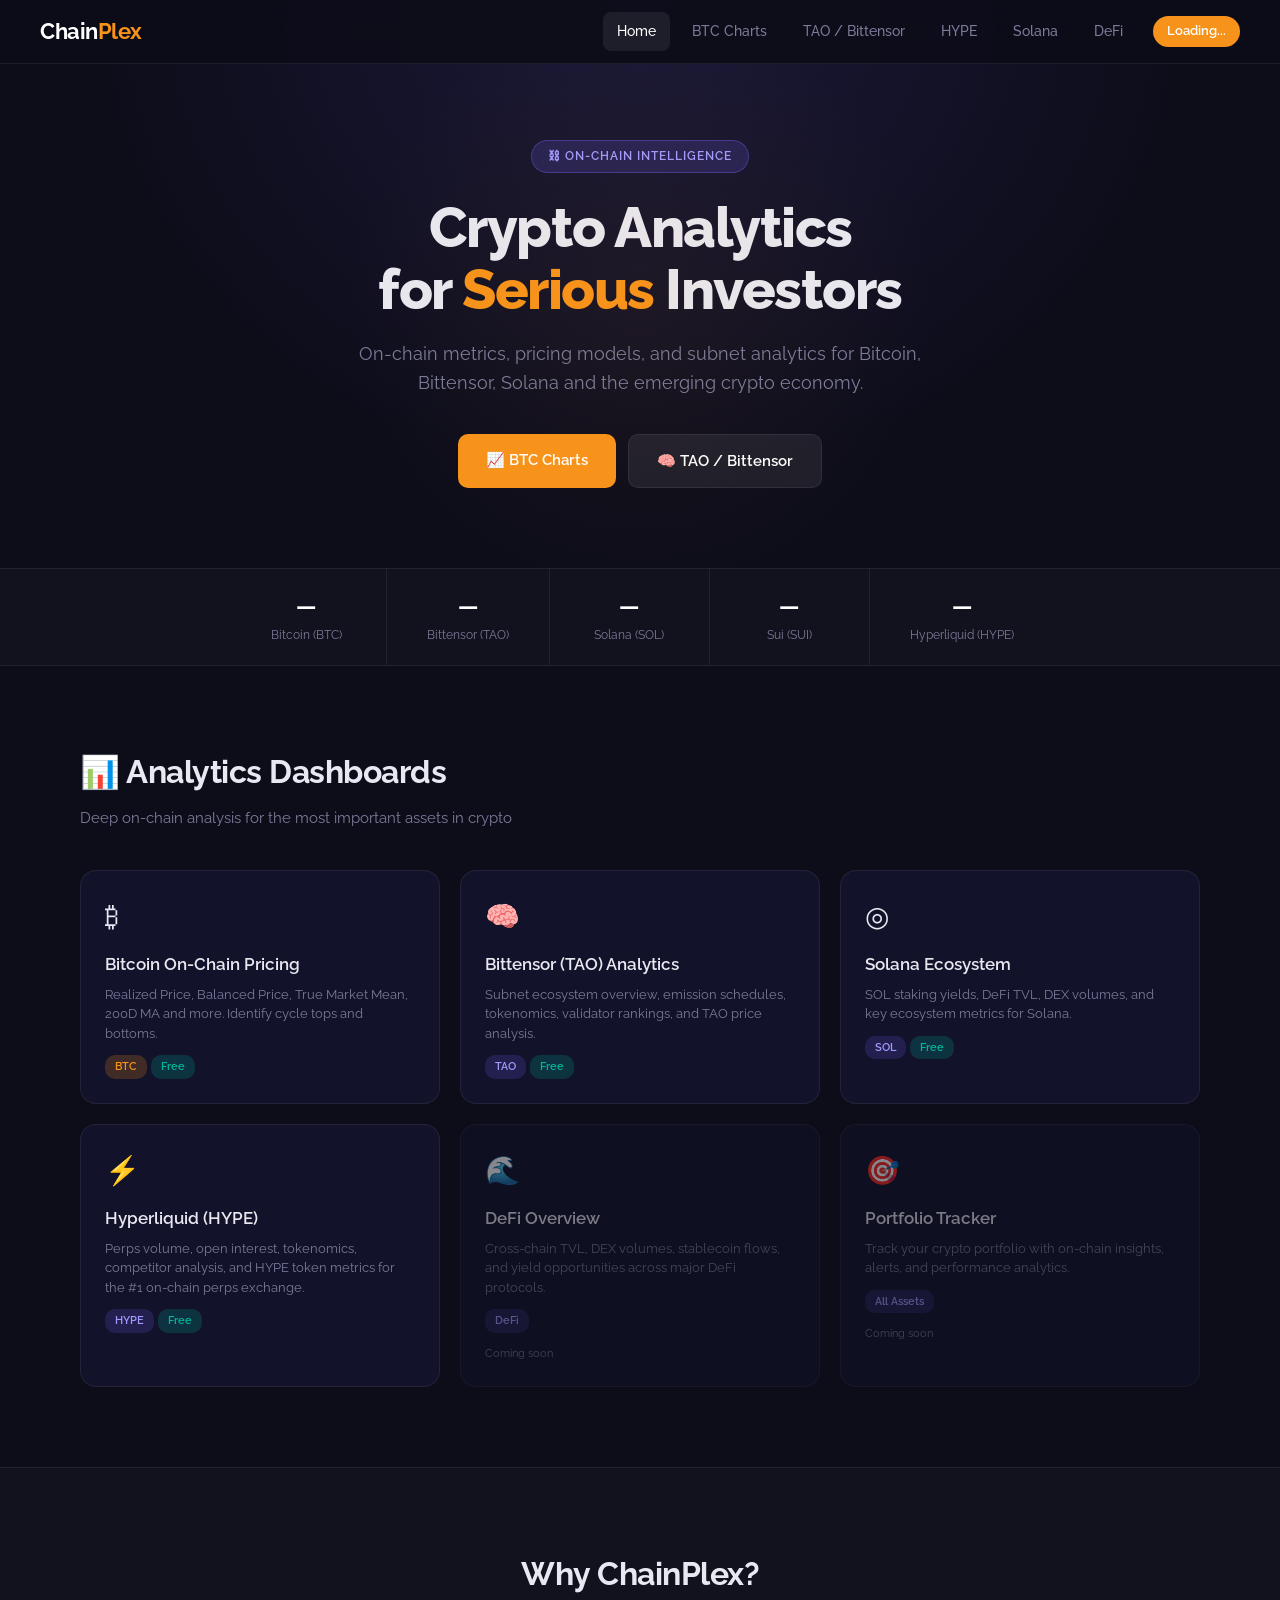
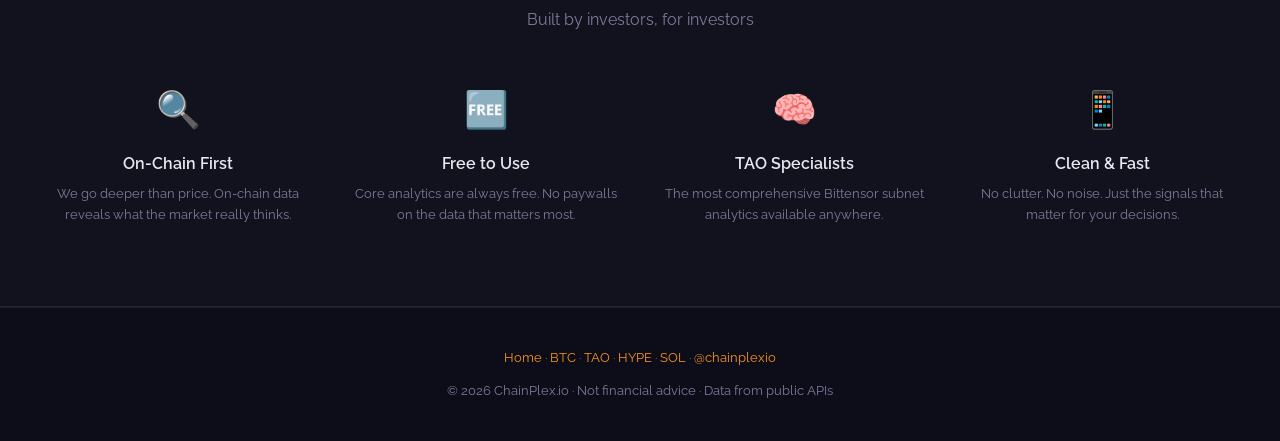
==== commit 3882b58a: "Add SOL and HYPE analytics pages, update nav on all pages" ====
--- a/index.html
+++ b/index.html
@@ -15,7 +15,8 @@
     <a href="/" class="active">Home</a>
     <a href="btc.html">BTC Charts</a>
     <a href="tao.html">TAO / Bittensor</a>
-    <a href="#coming-soon">SOL</a>
+    <a href="hype.html">HYPE</a>
+    <a href="sol.html">Solana</a>
     <a href="#coming-soon">DeFi</a>
     <span id="btcPrice" class="nav-badge">Loading...</span>
   </div>
@@ -78,20 +79,20 @@
       <span class="card-tag free">Free</span>
     </a>
 
-    <a href="#coming-soon" class="card" style="opacity:0.5">
+    <a href="sol.html" class="card">
       <div class="card-icon">◎</div>
       <div class="card-title">Solana Ecosystem</div>
       <div class="card-desc">SOL staking yields, DeFi TVL, DEX volumes, and key ecosystem metrics for Solana.</div>
       <span class="card-tag">SOL</span>
-      <span style="font-size:11px;color:var(--muted);margin-top:12px;display:block">Coming soon</span>
+      <span class="card-tag free">Free</span>
     </a>
 
-    <a href="#coming-soon" class="card" style="opacity:0.5">
+    <a href="hype.html" class="card">
       <div class="card-icon">⚡</div>
       <div class="card-title">Hyperliquid (HYPE)</div>
-      <div class="card-desc">Perps volume, open interest, funding rates, and HYPE token metrics for the on-chain trading platform.</div>
+      <div class="card-desc">Perps volume, open interest, tokenomics, competitor analysis, and HYPE token metrics for the #1 on-chain perps exchange.</div>
       <span class="card-tag">HYPE</span>
-      <span style="font-size:11px;color:var(--muted);margin-top:12px;display:block">Coming soon</span>
+      <span class="card-tag free">Free</span>
     </a>
 
     <a href="#coming-soon" class="card" style="opacity:0.5">
@@ -144,9 +145,11 @@
 
 <footer>
   <div style="margin-bottom:12px">
-    <a href="/">Home</a> · 
-    <a href="btc.html">BTC</a> · 
-    <a href="tao.html">TAO</a> · 
+    <a href="/">Home</a> ·
+    <a href="btc.html">BTC</a> ·
+    <a href="tao.html">TAO</a> ·
+    <a href="hype.html">HYPE</a> ·
+    <a href="sol.html">SOL</a> ·
     <a href="https://x.com/chainplexio" target="_blank">@chainplexio</a>
   </div>
   © 2026 ChainPlex.io · Not financial advice · Data from public APIs
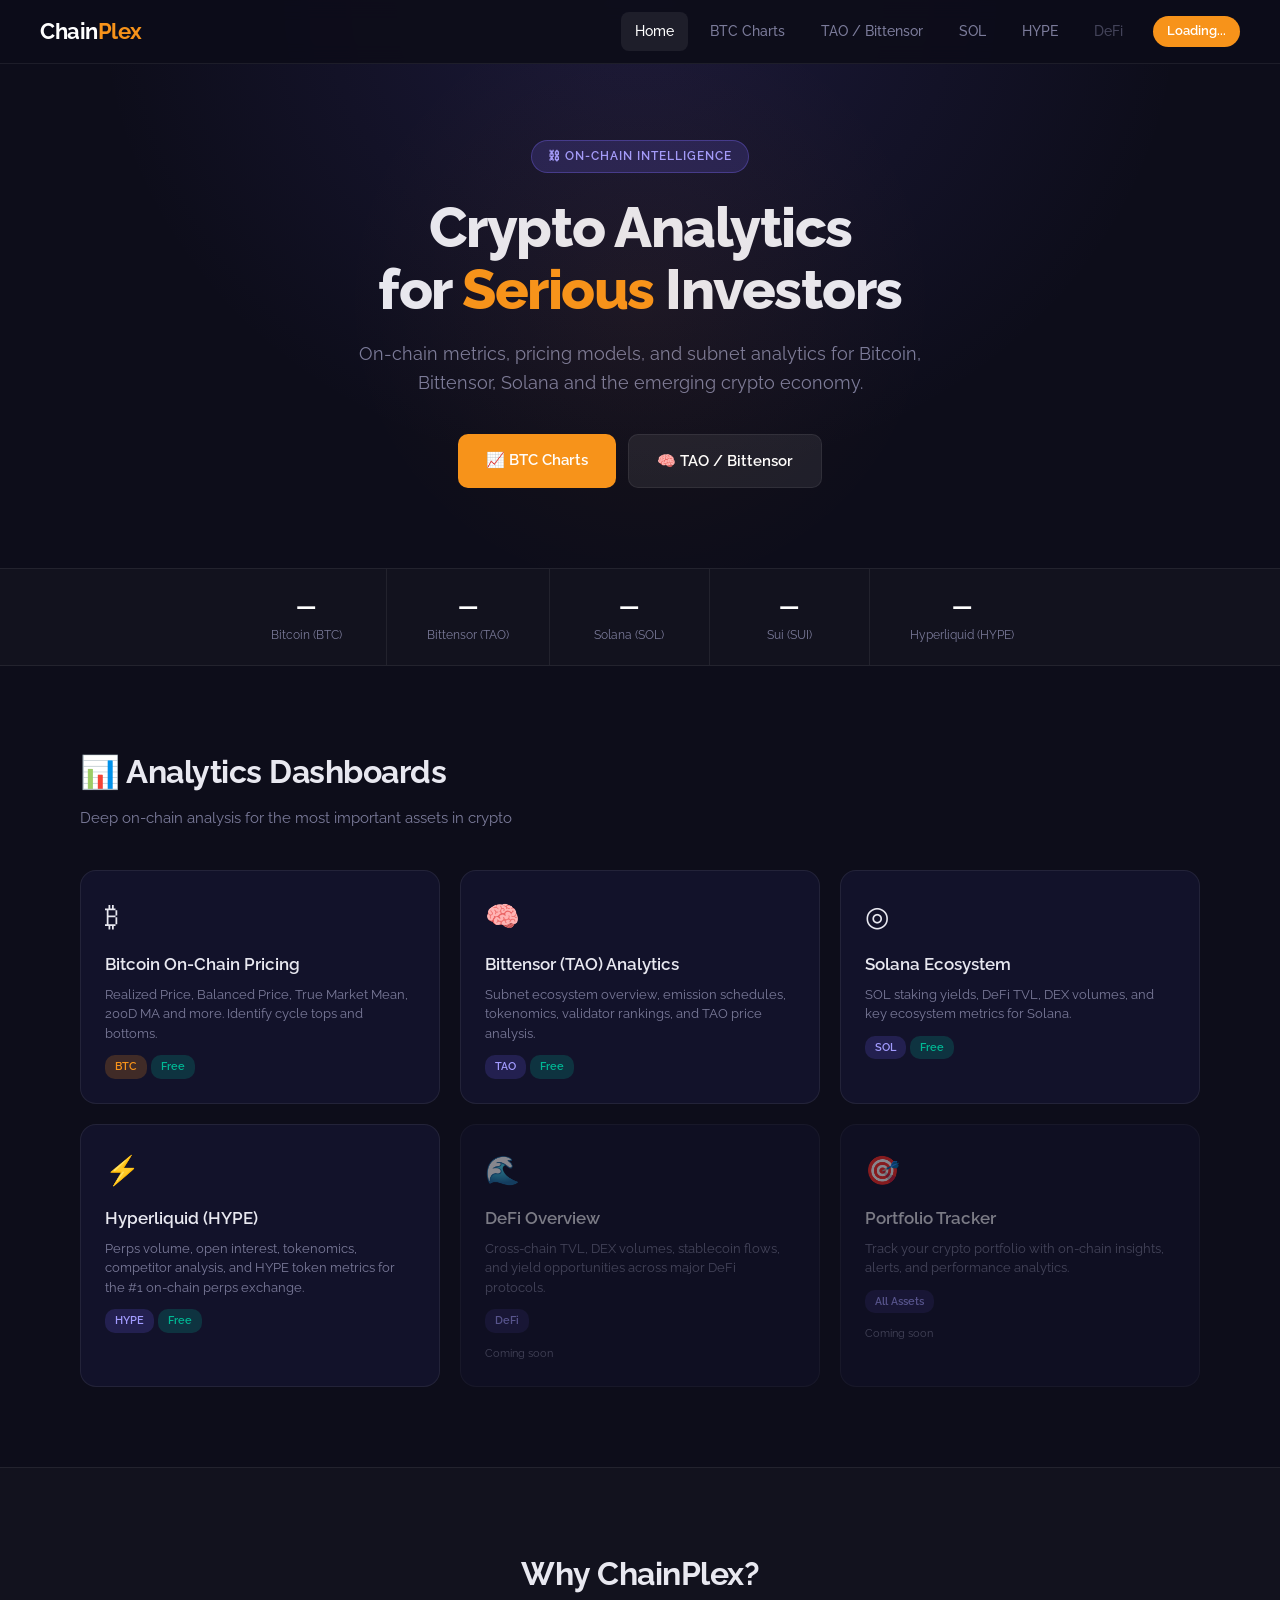
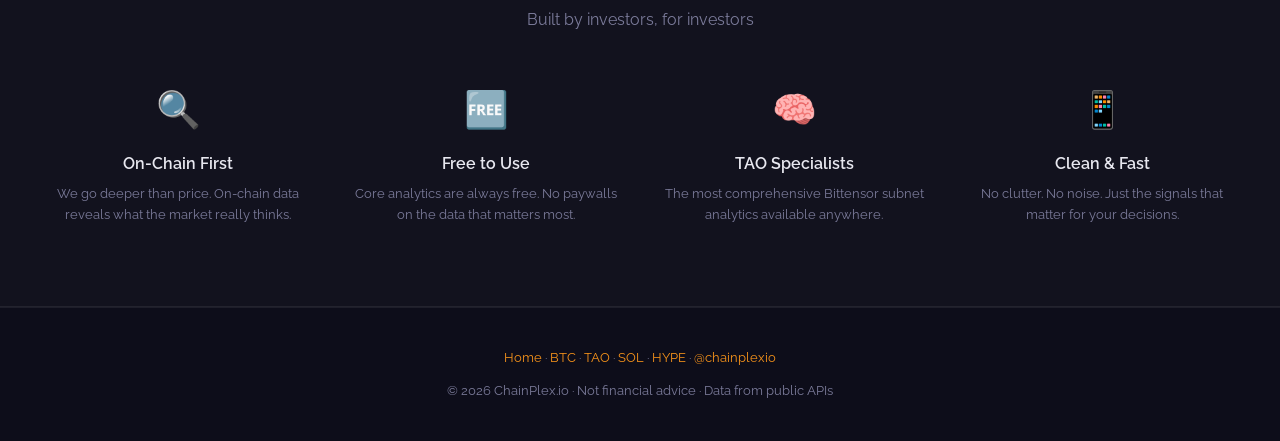
==== commit 95368fd7: "Fix nav: add SOL link to HYPE page" ====
--- a/index.html
+++ b/index.html
@@ -15,9 +15,9 @@
     <a href="/" class="active">Home</a>
     <a href="btc.html">BTC Charts</a>
     <a href="tao.html">TAO / Bittensor</a>
+    <a href="sol.html">SOL</a>
     <a href="hype.html">HYPE</a>
-    <a href="sol.html">Solana</a>
-    <a href="#coming-soon">DeFi</a>
+    <a href="#" style="opacity:0.5;pointer-events:none">DeFi</a>
     <span id="btcPrice" class="nav-badge">Loading...</span>
   </div>
 </nav>
@@ -95,7 +95,7 @@
       <span class="card-tag free">Free</span>
     </a>
 
-    <a href="#coming-soon" class="card" style="opacity:0.5">
+    <a href="#" class="card" style="opacity:0.5;pointer-events:none">
       <div class="card-icon">🌊</div>
       <div class="card-title">DeFi Overview</div>
       <div class="card-desc">Cross-chain TVL, DEX volumes, stablecoin flows, and yield opportunities across major DeFi protocols.</div>
@@ -103,7 +103,7 @@
       <span style="font-size:11px;color:var(--muted);margin-top:12px;display:block">Coming soon</span>
     </a>
 
-    <a href="#coming-soon" class="card" style="opacity:0.5">
+    <a href="#" class="card" style="opacity:0.5;pointer-events:none">
       <div class="card-icon">🎯</div>
       <div class="card-title">Portfolio Tracker</div>
       <div class="card-desc">Track your crypto portfolio with on-chain insights, alerts, and performance analytics.</div>
@@ -148,8 +148,8 @@
     <a href="/">Home</a> ·
     <a href="btc.html">BTC</a> ·
     <a href="tao.html">TAO</a> ·
+    <a href="sol.html">SOL</a> ·
     <a href="hype.html">HYPE</a> ·
-    <a href="sol.html">SOL</a> ·
     <a href="https://x.com/chainplexio" target="_blank">@chainplexio</a>
   </div>
   © 2026 ChainPlex.io · Not financial advice · Data from public APIs
